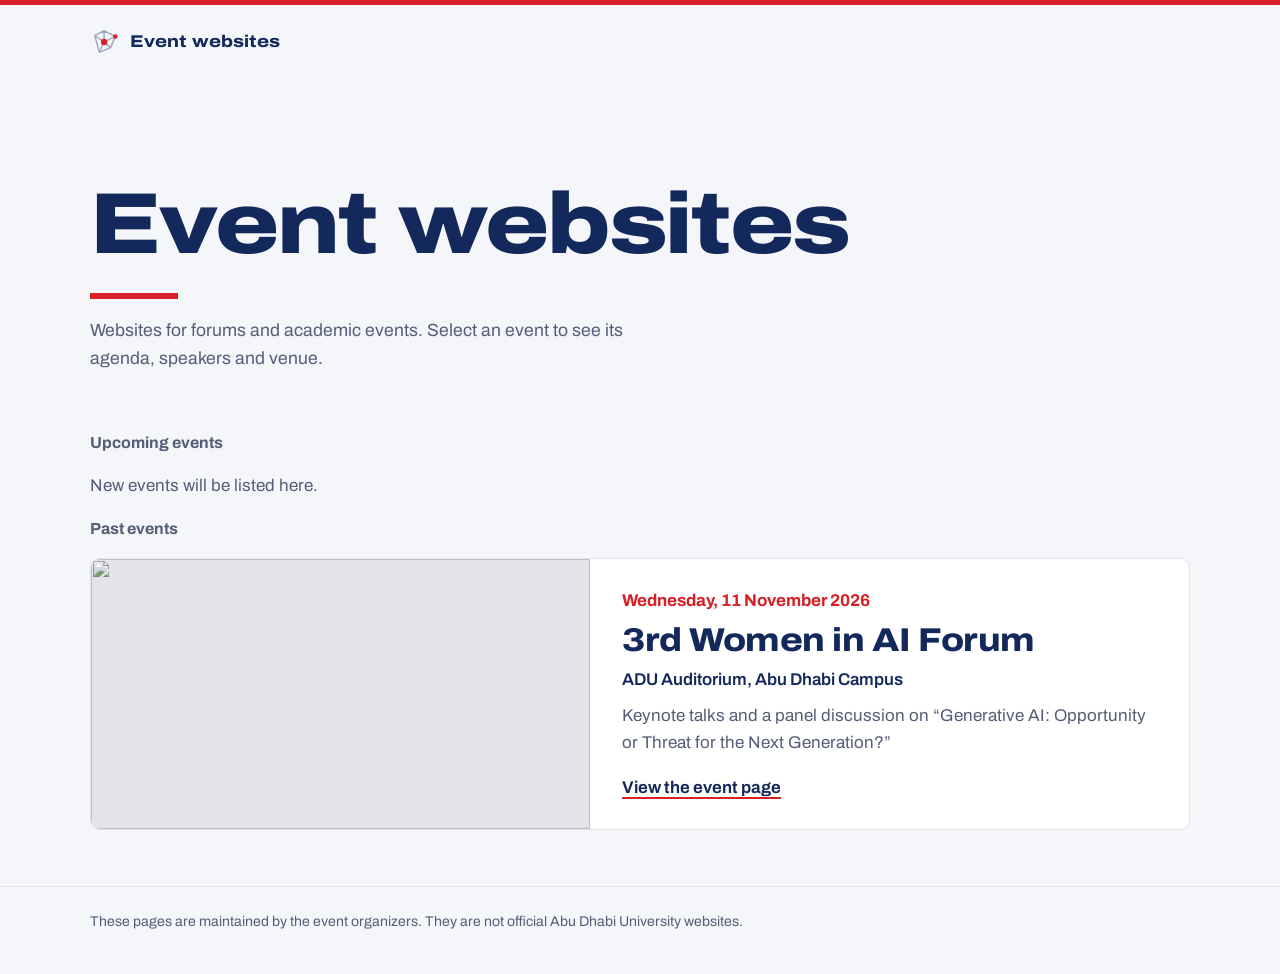
==== index.html @ fd4393e7 "Add files via upload" ====
<!doctype html>
<html lang="en">
<head>
  <meta charset="utf-8">
  <meta name="viewport" content="width=device-width, initial-scale=1">
  <title>Event websites</title>
  <meta name="description" content="Websites for forums and academic events, with agendas, speakers and venue details.">
  <meta name="theme-color" content="#13285B">
  <link rel="icon" href="favicon.svg" type="image/svg+xml">
  <link rel="preload" href="assets/fonts/archivo-latin-standard-normal.woff2" as="font" type="font/woff2" crossorigin>
  <style>
    @font-face { font-family: "Archivo"; font-style: normal; font-display: swap; font-weight: 100 900; font-stretch: 62% 125%;
      src: url("assets/fonts/archivo-latin-standard-normal.woff2") format("woff2-variations"), url("assets/fonts/archivo-latin-standard-normal.woff2") format("woff2"); }
    :root { --ink: #13285B; --red: #D71F27; --paper: #F4F6FA; --surface: #fff; --line: #DFE4EE; --muted: #545E78; --node: #A3ABBE; --gutter: 16px; }
    @media (min-width: 720px) { :root { --gutter: 32px; } }
    *, *::before, *::after { box-sizing: border-box; }
    body { margin: 0; font-family: "Archivo", "Segoe UI", system-ui, sans-serif; font-size: 1.0625rem; line-height: 1.6; color: var(--ink); background: var(--paper); border-top: 5px solid var(--red); -webkit-font-smoothing: antialiased; }
    a { color: inherit; }
    :focus-visible { outline: 3px solid var(--red); outline-offset: 3px; border-radius: 4px; }
    .wrap { width: min(1100px, 100% - 2 * var(--gutter)); margin-inline: auto; }
    header.top { padding: 22px 0; }
    .mark { display: inline-flex; align-items: center; gap: 10px; font-weight: 760; font-stretch: 116%; text-decoration: none; }
    .mark svg { width: 30px; height: 30px; }
    .intro { padding: clamp(40px, 8vw, 96px) 0 clamp(32px, 5vw, 56px); }
    h1 { margin: 0; font-size: clamp(2.6rem, 1rem + 6vw, 5.4rem); font-weight: 830; font-stretch: 118%; letter-spacing: -.025em; line-height: .95; }
    .rule { display: block; width: 88px; height: 6px; background: var(--red); margin: 28px 0 18px; }
    .intro p { margin: 0; max-width: 56ch; color: var(--muted); font-size: 1.1rem; }
    .group-title { font-size: 1rem; font-weight: 700; color: var(--muted); margin: 0 0 16px; }
    .events { list-style: none; margin: 0 0 56px; padding: 0; display: grid; gap: 20px; }
    .event { position: relative; display: grid; grid-template-columns: minmax(0, 5fr) minmax(0, 6fr); background: var(--surface); border: 1px solid var(--line); border-radius: 10px; overflow: hidden; }
    .event img { width: 100%; height: 100%; object-fit: cover; aspect-ratio: 1200 / 630; background: var(--line); }
    .event-body { padding: 28px 32px; display: flex; flex-direction: column; gap: 8px; }
    .event-date { font-weight: 700; color: var(--red); }
    .event h2 { margin: 0; font-size: clamp(1.5rem, 1.1rem + 1.2vw, 2.1rem); font-weight: 800; font-stretch: 112%; letter-spacing: -.015em; line-height: 1.1; }
    .event h2 a { text-decoration: none; }
    .event h2 a::after { content: ""; position: absolute; inset: 0; }
    .event-venue { font-weight: 600; }
    .event-summary { color: var(--muted); margin: 0; }
    .event-cta { margin-top: auto; padding-top: 10px; font-weight: 650; text-decoration: underline; text-decoration-color: var(--red); text-decoration-thickness: 2px; text-underline-offset: 4px; }
    .event.past img { filter: grayscale(.6); }
    .event:hover { border-color: var(--node); }
    .empty { color: var(--muted); }
    footer { border-top: 1px solid var(--line); padding: 24px 0 40px; color: var(--muted); font-size: .88rem; }
    @media (max-width: 760px) { .event { grid-template-columns: 1fr; } .event-body { padding: 22px; } }
  </style>
</head>
<body>
  <header class="top"><div class="wrap">
    <a class="mark" href="./">
      <svg viewBox="0 0 32 32" aria-hidden="true"><path d="M5 9 L15 4 L27 10 L22 22 L10 27 L5 9 L15 16 L27 10 M15 4 L15 16 L22 22 M15 16 L10 27" fill="none" stroke="#A3ABBE" stroke-width="1.6" stroke-linejoin="round"/><circle cx="15" cy="16" r="3.4" fill="#D71F27"/><circle cx="27" cy="10" r="2.4" fill="#D71F27"/></svg>
      <span id="hub-title">Event websites</span>
    </a>
  </div></header>
  <main class="wrap">
    <section class="intro"><h1 id="hub-h1">Event websites</h1><span class="rule" aria-hidden="true"></span><p id="hub-intro"></p></section>
    <div id="lists"></div>
  </main>
  <footer><div class="wrap" id="hub-disclaimer"></div></footer>

  <script src="events.js"></script>
  <script>
    (function () {
      var H = window.HUB || { events: [] };
      var esc = function (s) { return String(s == null ? "" : s).replace(/[&<>"']/g, function (c) { return { "&": "&amp;", "<": "&lt;", ">": "&gt;", '"': "&quot;", "'": "&#39;" }[c]; }); };
      document.title = H.title || document.title;
      document.getElementById("hub-title").textContent = H.title || "";
      document.getElementById("hub-h1").textContent = H.title || "";
      document.getElementById("hub-intro").textContent = H.intro || "";
      document.getElementById("hub-disclaimer").textContent = H.disclaimer || "";
      var today = new Date().toISOString().slice(0, 10);
      var up = H.events.filter(function (e) { return e.date >= today; }).sort(function (a, b) { return a.date < b.date ? -1 : 1; });
      var past = H.events.filter(function (e) { return e.date < today; }).sort(function (a, b) { return a.date > b.date ? -1 : 1; });
      var card = function (e, isPast) {
        return '<li class="event' + (isPast ? " past" : "") + '">' +
          (e.image ? '<img src="' + esc(e.image) + '" alt="" loading="lazy">' : "") +
          '<div class="event-body"><p class="event-date" style="margin:0">' + esc(e.dateLabel) + "</p>" +
          '<h2><a href="' + esc(e.url) + '">' + esc(e.title) + "</a></h2>" +
          '<p class="event-venue" style="margin:0">' + esc(e.venue) + "</p>" +
          (e.summary ? '<p class="event-summary">' + esc(e.summary) + "</p>" : "") +
          '<span class="event-cta" aria-hidden="true">' + (isPast ? "View the event page" : "Agenda and speakers") + "</span></div></li>";
      };
      var html = "";
      html += '<h2 class="group-title">Upcoming events</h2>' + (up.length ? '<ol class="events">' + up.map(function (e) { return card(e, false); }).join("") + "</ol>" : '<p class="empty">New events will be listed here.</p>');
      if (past.length) html += '<h2 class="group-title">Past events</h2><ol class="events">' + past.map(function (e) { return card(e, true); }).join("") + "</ol>";
      document.getElementById("lists").innerHTML = html;
    })();
  </script>
</body>
</html>
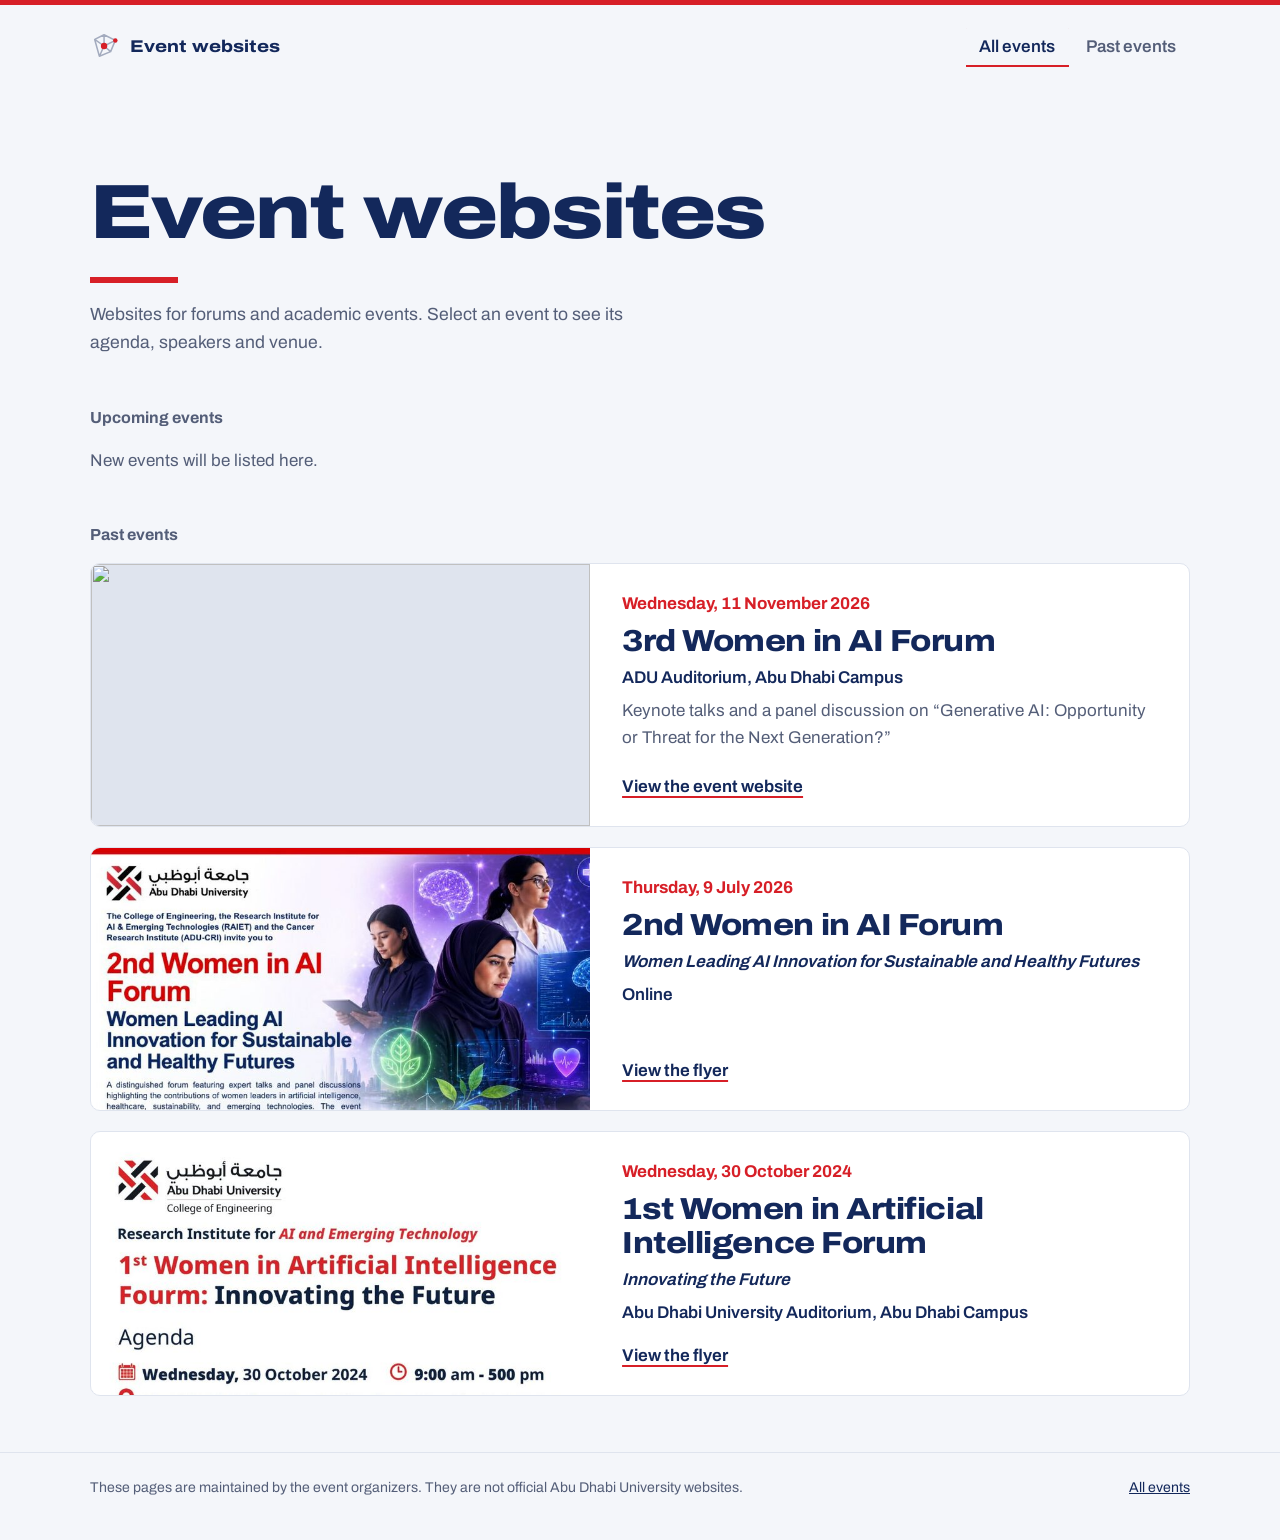
==== commit b57fcb77: "Add files via upload" ====
--- a/index.html
+++ b/index.html
@@ -8,82 +8,27 @@
   <meta name="theme-color" content="#13285B">
   <link rel="icon" href="favicon.svg" type="image/svg+xml">
   <link rel="preload" href="assets/fonts/archivo-latin-standard-normal.woff2" as="font" type="font/woff2" crossorigin>
-  <style>
-    @font-face { font-family: "Archivo"; font-style: normal; font-display: swap; font-weight: 100 900; font-stretch: 62% 125%;
-      src: url("assets/fonts/archivo-latin-standard-normal.woff2") format("woff2-variations"), url("assets/fonts/archivo-latin-standard-normal.woff2") format("woff2"); }
-    :root { --ink: #13285B; --red: #D71F27; --paper: #F4F6FA; --surface: #fff; --line: #DFE4EE; --muted: #545E78; --node: #A3ABBE; --gutter: 16px; }
-    @media (min-width: 720px) { :root { --gutter: 32px; } }
-    *, *::before, *::after { box-sizing: border-box; }
-    body { margin: 0; font-family: "Archivo", "Segoe UI", system-ui, sans-serif; font-size: 1.0625rem; line-height: 1.6; color: var(--ink); background: var(--paper); border-top: 5px solid var(--red); -webkit-font-smoothing: antialiased; }
-    a { color: inherit; }
-    :focus-visible { outline: 3px solid var(--red); outline-offset: 3px; border-radius: 4px; }
-    .wrap { width: min(1100px, 100% - 2 * var(--gutter)); margin-inline: auto; }
-    header.top { padding: 22px 0; }
-    .mark { display: inline-flex; align-items: center; gap: 10px; font-weight: 760; font-stretch: 116%; text-decoration: none; }
-    .mark svg { width: 30px; height: 30px; }
-    .intro { padding: clamp(40px, 8vw, 96px) 0 clamp(32px, 5vw, 56px); }
-    h1 { margin: 0; font-size: clamp(2.6rem, 1rem + 6vw, 5.4rem); font-weight: 830; font-stretch: 118%; letter-spacing: -.025em; line-height: .95; }
-    .rule { display: block; width: 88px; height: 6px; background: var(--red); margin: 28px 0 18px; }
-    .intro p { margin: 0; max-width: 56ch; color: var(--muted); font-size: 1.1rem; }
-    .group-title { font-size: 1rem; font-weight: 700; color: var(--muted); margin: 0 0 16px; }
-    .events { list-style: none; margin: 0 0 56px; padding: 0; display: grid; gap: 20px; }
-    .event { position: relative; display: grid; grid-template-columns: minmax(0, 5fr) minmax(0, 6fr); background: var(--surface); border: 1px solid var(--line); border-radius: 10px; overflow: hidden; }
-    .event img { width: 100%; height: 100%; object-fit: cover; aspect-ratio: 1200 / 630; background: var(--line); }
-    .event-body { padding: 28px 32px; display: flex; flex-direction: column; gap: 8px; }
-    .event-date { font-weight: 700; color: var(--red); }
-    .event h2 { margin: 0; font-size: clamp(1.5rem, 1.1rem + 1.2vw, 2.1rem); font-weight: 800; font-stretch: 112%; letter-spacing: -.015em; line-height: 1.1; }
-    .event h2 a { text-decoration: none; }
-    .event h2 a::after { content: ""; position: absolute; inset: 0; }
-    .event-venue { font-weight: 600; }
-    .event-summary { color: var(--muted); margin: 0; }
-    .event-cta { margin-top: auto; padding-top: 10px; font-weight: 650; text-decoration: underline; text-decoration-color: var(--red); text-decoration-thickness: 2px; text-underline-offset: 4px; }
-    .event.past img { filter: grayscale(.6); }
-    .event:hover { border-color: var(--node); }
-    .empty { color: var(--muted); }
-    footer { border-top: 1px solid var(--line); padding: 24px 0 40px; color: var(--muted); font-size: .88rem; }
-    @media (max-width: 760px) { .event { grid-template-columns: 1fr; } .event-body { padding: 22px; } }
-  </style>
+  <link rel="stylesheet" href="assets/hub.css">
 </head>
-<body>
+<body data-page="home" data-root="">
   <header class="top"><div class="wrap">
     <a class="mark" href="./">
       <svg viewBox="0 0 32 32" aria-hidden="true"><path d="M5 9 L15 4 L27 10 L22 22 L10 27 L5 9 L15 16 L27 10 M15 4 L15 16 L22 22 M15 16 L10 27" fill="none" stroke="#A3ABBE" stroke-width="1.6" stroke-linejoin="round"/><circle cx="15" cy="16" r="3.4" fill="#D71F27"/><circle cx="27" cy="10" r="2.4" fill="#D71F27"/></svg>
       <span id="hub-title">Event websites</span>
     </a>
+    <nav class="top-nav" aria-label="Main">
+      <a href="./" aria-current="page">All events</a>
+      <a href="past-events/">Past events</a>
+    </nav>
   </div></header>
   <main class="wrap">
     <section class="intro"><h1 id="hub-h1">Event websites</h1><span class="rule" aria-hidden="true"></span><p id="hub-intro"></p></section>
     <div id="lists"></div>
   </main>
-  <footer><div class="wrap" id="hub-disclaimer"></div></footer>
+  <footer><div class="wrap"><p id="hub-disclaimer"></p><a href="./">All events</a></div></footer>
 
+  <!-- 1. Events list (edit this file)  2. Page builder (no need to edit) -->
   <script src="events.js"></script>
-  <script>
-    (function () {
-      var H = window.HUB || { events: [] };
-      var esc = function (s) { return String(s == null ? "" : s).replace(/[&<>"']/g, function (c) { return { "&": "&amp;", "<": "&lt;", ">": "&gt;", '"': "&quot;", "'": "&#39;" }[c]; }); };
-      document.title = H.title || document.title;
-      document.getElementById("hub-title").textContent = H.title || "";
-      document.getElementById("hub-h1").textContent = H.title || "";
-      document.getElementById("hub-intro").textContent = H.intro || "";
-      document.getElementById("hub-disclaimer").textContent = H.disclaimer || "";
-      var today = new Date().toISOString().slice(0, 10);
-      var up = H.events.filter(function (e) { return e.date >= today; }).sort(function (a, b) { return a.date < b.date ? -1 : 1; });
-      var past = H.events.filter(function (e) { return e.date < today; }).sort(function (a, b) { return a.date > b.date ? -1 : 1; });
-      var card = function (e, isPast) {
-        return '<li class="event' + (isPast ? " past" : "") + '">' +
-          (e.image ? '<img src="' + esc(e.image) + '" alt="" loading="lazy">' : "") +
-          '<div class="event-body"><p class="event-date" style="margin:0">' + esc(e.dateLabel) + "</p>" +
-          '<h2><a href="' + esc(e.url) + '">' + esc(e.title) + "</a></h2>" +
-          '<p class="event-venue" style="margin:0">' + esc(e.venue) + "</p>" +
-          (e.summary ? '<p class="event-summary">' + esc(e.summary) + "</p>" : "") +
-          '<span class="event-cta" aria-hidden="true">' + (isPast ? "View the event page" : "Agenda and speakers") + "</span></div></li>";
-      };
-      var html = "";
-      html += '<h2 class="group-title">Upcoming events</h2>' + (up.length ? '<ol class="events">' + up.map(function (e) { return card(e, false); }).join("") + "</ol>" : '<p class="empty">New events will be listed here.</p>');
-      if (past.length) html += '<h2 class="group-title">Past events</h2><ol class="events">' + past.map(function (e) { return card(e, true); }).join("") + "</ol>";
-      document.getElementById("lists").innerHTML = html;
-    })();
-  </script>
+  <script src="assets/hub.js"></script>
 </body>
 </html>
--- a/assets/hub.css
+++ b/assets/hub.css
@@ -0,0 +1,70 @@
+/* Events hub — shared styles for the home page and past-event pages */
+@font-face { font-family: "Archivo"; font-style: normal; font-display: swap; font-weight: 100 900; font-stretch: 62% 125%;
+  src: url("fonts/archivo-latin-standard-normal.woff2") format("woff2-variations"), url("fonts/archivo-latin-standard-normal.woff2") format("woff2"); }
+
+:root { --ink: #13285B; --red: #D71F27; --red-soft: #FBE3E4; --paper: #F4F6FA; --surface: #fff; --line: #DFE4EE; --muted: #545E78; --node: #A3ABBE; --gutter: 16px; }
+@media (min-width: 720px) { :root { --gutter: 32px; } }
+*, *::before, *::after { box-sizing: border-box; }
+body { margin: 0; font-family: "Archivo", "Segoe UI", system-ui, sans-serif; font-size: 1.0625rem; line-height: 1.6; color: var(--ink); background: var(--paper); border-top: 5px solid var(--red); -webkit-font-smoothing: antialiased; }
+a { color: inherit; }
+p { margin: 0; }
+:focus-visible { outline: 3px solid var(--red); outline-offset: 3px; border-radius: 4px; }
+.wrap { width: min(1100px, 100% - 2 * var(--gutter)); margin-inline: auto; }
+.visually-hidden { position: absolute !important; width: 1px; height: 1px; overflow: hidden; clip: rect(0 0 0 0); white-space: nowrap; }
+
+/* Header */
+header.top .wrap { display: flex; flex-wrap: wrap; align-items: center; justify-content: space-between; gap: 10px 24px; padding: 20px 0; }
+.mark { display: inline-flex; align-items: center; gap: 10px; font-weight: 760; font-stretch: 116%; text-decoration: none; }
+.mark svg { width: 30px; height: 30px; }
+.top-nav { display: flex; gap: 4px; }
+.top-nav a { padding: .45em .8em; border-radius: 6px; text-decoration: none; font-weight: 580; color: var(--muted); }
+.top-nav a:hover { color: var(--ink); background: rgba(19,40,91,.06); }
+.top-nav a[aria-current="page"] { color: var(--ink); box-shadow: inset 0 -2px 0 var(--red); border-radius: 6px 6px 0 0; }
+
+/* Page heading */
+.intro { padding: clamp(36px, 7vw, 88px) 0 clamp(28px, 4vw, 48px); }
+h1 { margin: 0; font-size: clamp(2.4rem, 1rem + 5vw, 4.8rem); font-weight: 830; font-stretch: 118%; letter-spacing: -.025em; line-height: .98; }
+.rule { display: block; width: 88px; height: 6px; background: var(--red); margin: 26px 0 18px; }
+.intro p { max-width: 58ch; color: var(--muted); font-size: 1.1rem; }
+
+/* Event cards */
+.group-title { font-size: 1rem; font-weight: 700; color: var(--muted); margin: 0 0 16px; }
+.events { list-style: none; margin: 0 0 56px; padding: 0; display: grid; gap: 20px; }
+.event { position: relative; display: grid; grid-template-columns: minmax(0, 5fr) minmax(0, 6fr); background: var(--surface); border: 1px solid var(--line); border-radius: 10px; overflow: hidden; }
+.event img { width: 100%; height: 100%; object-fit: cover; object-position: top center; aspect-ratio: 1200 / 630; background: var(--line); display: block; }
+.event-body { padding: 26px 32px; display: flex; flex-direction: column; gap: 6px; }
+.event-date { font-weight: 700; color: var(--red); }
+.event h2, .event h3 { margin: 0; font-size: clamp(1.4rem, 1.1rem + 1vw, 2rem); font-weight: 800; font-stretch: 112%; letter-spacing: -.015em; line-height: 1.12; }
+.event h2 a, .event h3 a { text-decoration: none; }
+.event h2 a::after, .event h3 a::after { content: ""; position: absolute; inset: 0; }
+.event-theme { font-weight: 650; font-style: italic; }
+.event-venue { font-weight: 600; }
+.event-summary { color: var(--muted); }
+.event-cta { margin-top: auto; padding-top: 10px; font-weight: 650; text-decoration: underline; text-decoration-color: var(--red); text-decoration-thickness: 2px; text-underline-offset: 4px; }
+.event:hover { border-color: var(--node); }
+.empty { color: var(--muted); margin-bottom: 48px; }
+@media (max-width: 760px) { .event { grid-template-columns: 1fr; } .event-body { padding: 22px; } }
+
+/* Past event detail */
+.back { display: inline-block; margin-top: 8px; font-weight: 650; text-decoration-color: var(--red); text-underline-offset: 4px; }
+.detail { display: grid; grid-template-columns: minmax(0, 5fr) minmax(0, 7fr); gap: 32px 56px; align-items: start; padding-bottom: 64px; }
+.detail-info { position: sticky; top: 24px; }
+.detail-theme { font-size: clamp(1.2rem, 1rem + .8vw, 1.6rem); font-weight: 700; font-stretch: 108%; line-height: 1.3; margin-top: 12px; }
+.facts { margin: 26px 0 0; border-top: 3px solid var(--ink); }
+.facts > div { padding: 14px 0; border-bottom: 1px solid var(--line); }
+.facts dt { font-size: .85rem; font-weight: 650; color: var(--muted); }
+.facts dd { margin: 2px 0 0; font-weight: 650; }
+.detail-summary { margin-top: 22px; color: #2C3754; max-width: 60ch; }
+.detail-actions { display: flex; flex-wrap: wrap; gap: 10px; margin-top: 26px; }
+.btn { display: inline-flex; align-items: center; gap: .5em; min-height: 46px; padding: .65em 1.2em; border: 1.5px solid var(--ink); border-radius: 4px; font-weight: 650; text-decoration: none; background: transparent; }
+.btn:hover { background: var(--ink); color: #fff; }
+.flyer { margin: 0; }
+.flyer a { display: block; border-radius: 8px; overflow: hidden; border: 1px solid var(--line); background: #fff; box-shadow: 0 30px 60px -40px rgba(19,40,91,.5); }
+.flyer img { display: block; width: 100%; height: auto; }
+.flyer figcaption { margin-top: 10px; font-size: .88rem; color: var(--muted); }
+@media (max-width: 860px) { .detail { grid-template-columns: 1fr; } .detail-info { position: static; } }
+
+footer { border-top: 1px solid var(--line); padding: 24px 0 40px; color: var(--muted); font-size: .88rem; }
+footer .wrap { display: flex; flex-wrap: wrap; justify-content: space-between; gap: 10px 24px; }
+footer a { color: var(--ink); }
+.detail h1 { font-size: clamp(2rem, 1.3rem + 2vw, 2.7rem); line-height: 1.05; }
